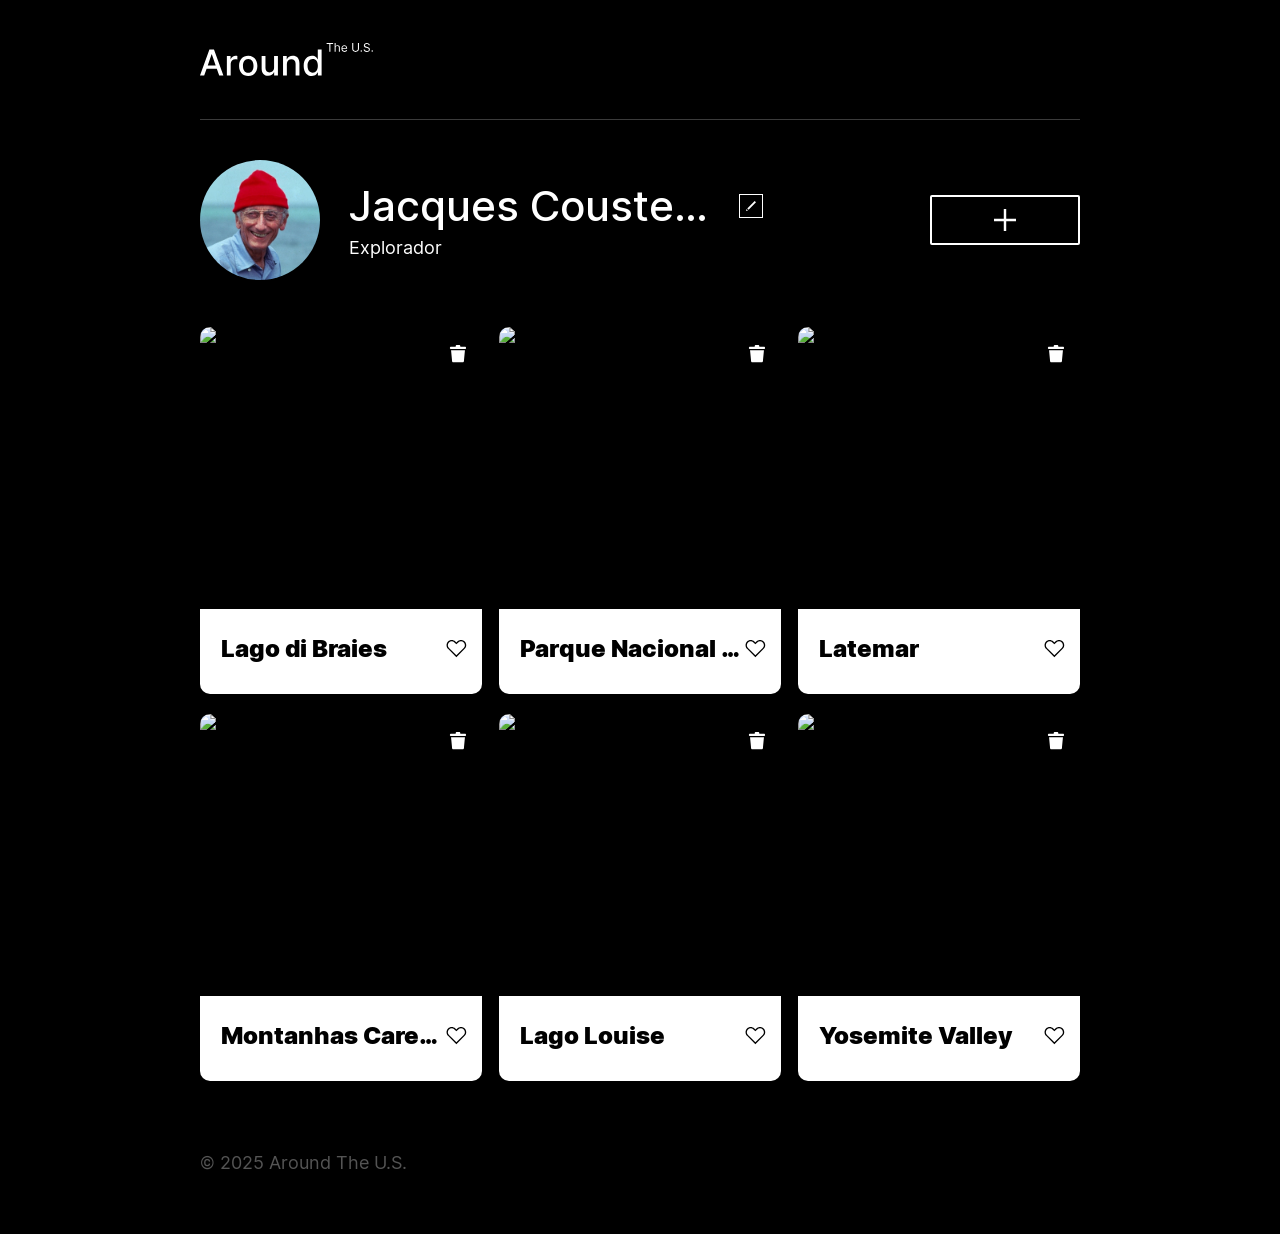
==== src/index.html @ d8d6121d "Refatora o projeto com as classes Section, Popup, PopupWithImage, PopupWithForm e UserInfo" ====
<!doctype html>
<html lang="pt">
  <head>
    <meta charset="UTF-8" />
    <meta content="width=device-width, initial-scale=1.0" name="viewport" />
    <meta content="ie=edge" http-equiv="X-UA-Compatible" />
    <title>Around The U.S.</title>
    <link href="./pages/index.css" rel="stylesheet" />
  </head>
  <body class="page">
    <div class="page__content">
      <header class="header page__section">
        <img
          alt="Logotipo Around The U.S."
          class="logo header__logo"
          src="./images/logo.svg"
        />
      </header>
      <main class="content">
        <section class="profile page__section">
          <img class="profile__image" src="./images/avatar.jpg" alt="Avatar" />
          <div class="profile__info">
            <h1 class="profile__title">Jacques Cousteau</h1>
            <button
              aria-label="Editar perfil"
              class="profile__edit-button"
              type="button"
            ></button>
            <p class="profile__description">Explorador</p>
          </div>
          <button
            aria-label="Adicionar cartão"
            class="profile__add-button"
            type="button"
          ></button>
        </section>
        <section class="cards page__section">
          <ul class="cards__list"></ul>
        </section>
      </main>
      <footer class="footer page__section">
        <p class="footer__copyright">© 2025 Around The U.S.</p>
      </footer>

      <template id="card-template">
        <li class="card">
          <img class="card__image" src="#" alt="" />
          <button
            aria-label="Excluir cartão"
            class="card__delete-button"
            type="button"
          ></button>
          <div class="card__description">
            <h2 class="card__title"></h2>
            <button
              aria-label="Botão de curtir"
              class="card__like-button"
              type="button"
            ></button>
          </div>
        </li>
      </template>

      <div class="popup" id="edit-popup">
        <div class="popup__content">
          <button
            aria-label="Fechar pop-up"
            class="popup__close"
            type="button"
          ></button>
          <h3 class="popup__title">Editar perfil</h3>
          <form class="popup__form" id="edit-profile-form" novalidate>
            <input
              id="name-input"
              class="popup__input popup__input_type_name"
              name="name"
              placeholder="Nome"
              type="text"
              required
              minlength="2"
              maxlength="40"
            />
            <span class="popup__error" id="name-input-error"></span>
            <input
              id="description-input"
              class="popup__input popup__input_type_description"
              name="description"
              placeholder="Sobre mim"
              type="text"
              required
              minlength="2"
              maxlength="200"
            />
            <span class="popup__error" id="description-input-error"></span>
            <button class="button popup__button" type="submit">Salvar</button>
          </form>
        </div>
      </div>
      <div class="popup" id="new-card-popup">
        <div class="popup__content">
          <button
            aria-label="Fechar pop-up"
            class="popup__close"
            type="button"
          ></button>
          <h3 class="popup__title">Novo local</h3>
          <form class="popup__form" id="new-card-form">
            <input
              id="place-name-input"
              class="popup__input popup__input_type_card-name"
              name="place-name"
              placeholder="Título"
              required
              type="text"
              minlength="2"
              maxlength="30"
            />
            <span class="popup__error" id="place-name-input-error"></span>
            <input
              id="link-input"
              class="popup__input popup__input_type_url"
              name="link"
              placeholder="Link de Imagem"
              required
              type="url"
            />
            <span class="popup__error" id="link-input-error"></span>
            <button class="button popup__button" type="submit">Criar</button>
          </form>
        </div>
      </div>
      <div class="popup" id="image-popup">
        <div class="popup__content popup__content_content_image">
          <button
            aria-label="Fechar pop-up"
            class="popup__close"
            type="button"
          ></button>
          <img alt="" class="popup__image" src="#" />
          <p class="popup__caption"></p>
        </div>
      </div>
    </div>
    <script type="module" src="./pages/index.js"></script>
  </body>
</html>
---- src/pages/index.css ----
@import url("../vendor/normalize.css");
@import url("../vendor/fonts.css");

@import url("../blocks/page.css");
@import url("../blocks/header.css");
@import url("../blocks/content.css");
@import url("../blocks/footer.css");
@import url("../blocks/profile.css");
@import url("../blocks/cards.css");
@import url("../blocks/card.css");
@import url("../blocks/popup.css");
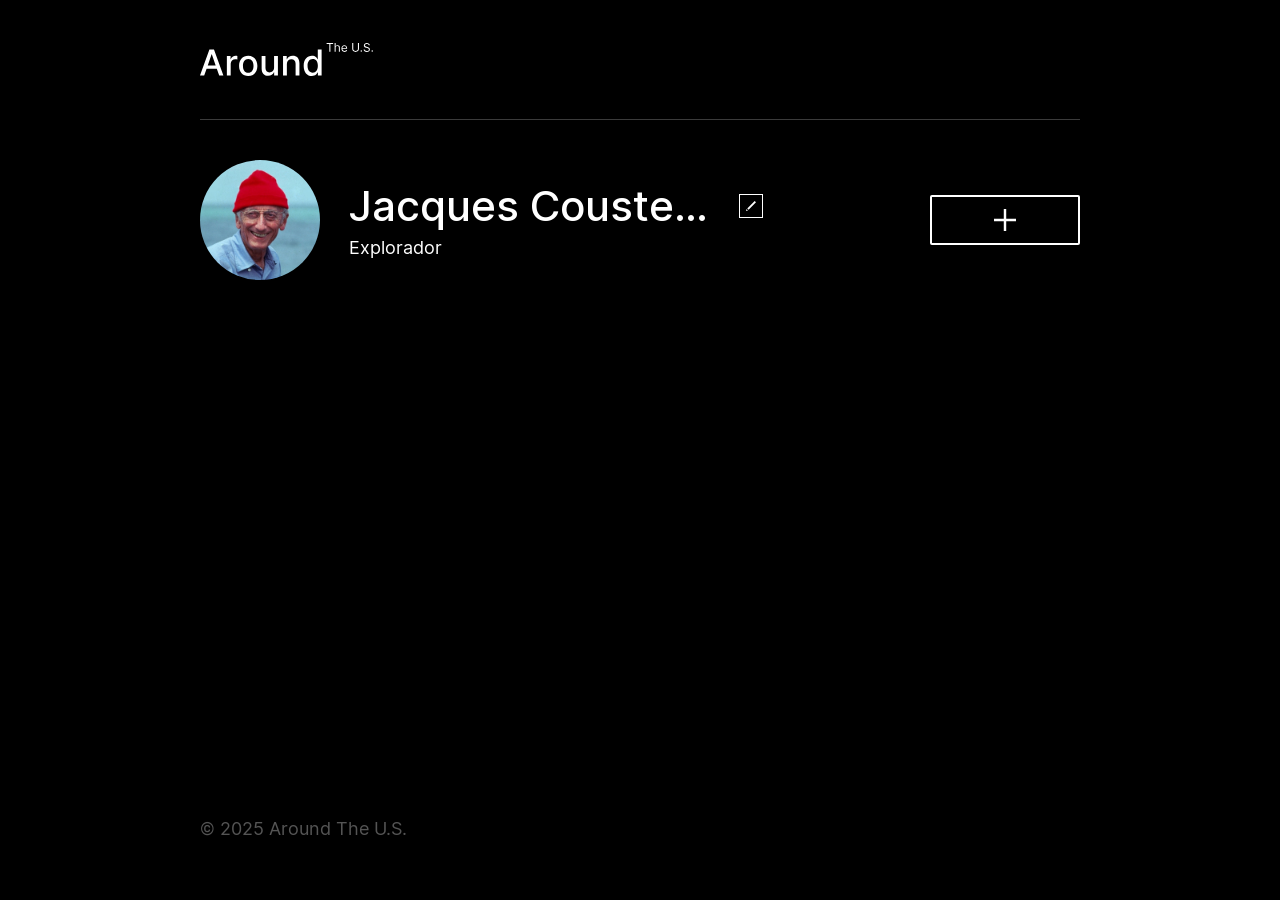
==== commit 6e0f5812: "Conecta o projeto ao servidor com a classe Api" ====
--- a/src/index.html
+++ b/src/index.html
@@ -140,7 +140,46 @@
           <p class="popup__caption"></p>
         </div>
       </div>
+      <div class="popup" id="delete-card-popup">
+        <div class="popup__content">
+          <button
+            aria-label="Fechar pop-up"
+            class="popup__close"
+            type="button"
+          ></button>
+          <h3 class="popup__title">Tem certeza?</h3>
+          <form class="popup__form" id="delete-card-form">
+            <button class="button popup__button" type="submit">
+              Sim
+            </button>
+          </form>
+        </div>
+      </div>
+      <div class="popup" id="avatar-popup">
+        <div class="popup__content">
+          <button
+            aria-label="Fechar pop-up"
+            class="popup__close"
+            type="button"
+          ></button>
+          <h3 class="popup__title">Alterar foto de perfil</h3>
+          <form class="popup__form" id="avatar-form" novalidate>
+            <input
+              id="avatar-input"
+              class="popup__input popup__input_type_avatar"
+              type="url"
+              name="avatar"
+              placeholder="Link da imagem"
+              required
+            />
+            <span class="popup__error" id="avatar-input-error"></span>
+            <button class="button popup__button" type="submit">
+              Salvar
+            </button>
+          </form>
+        </div>
+      </div>
     </div>
     <script type="module" src="./pages/index.js"></script>
   </body>
-</html>
+</html>
